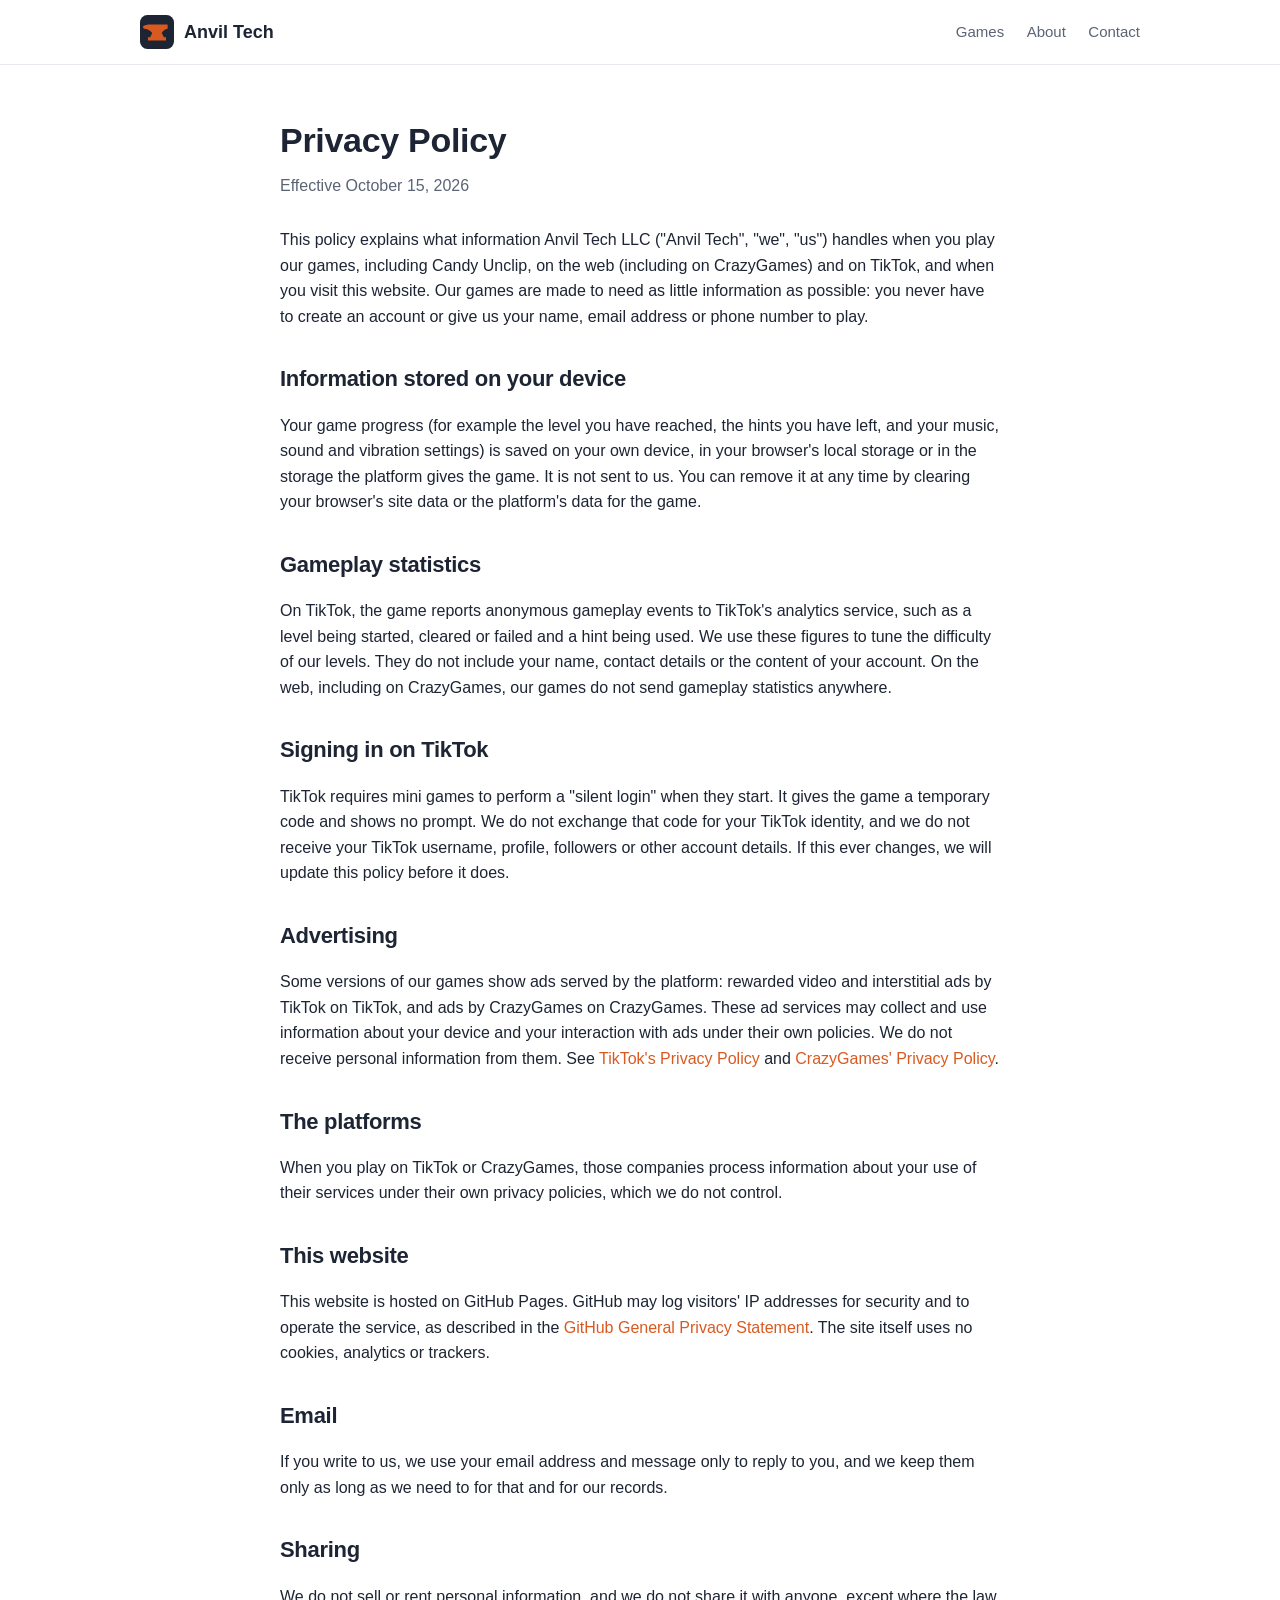
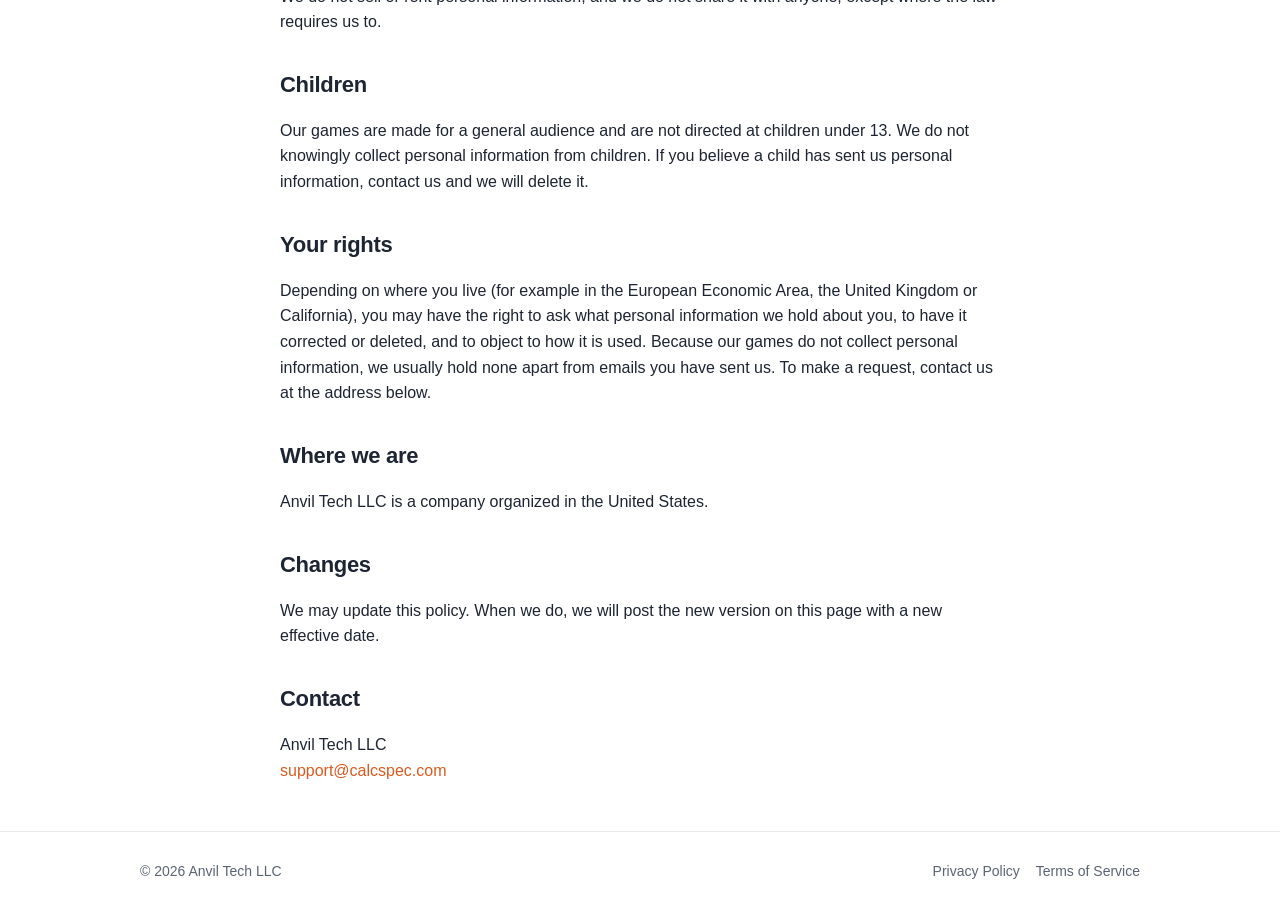
==== privacy/index.html @ 0a37cbaa "The Anvil Tech LLC website: home, Candy Unclip, privacy policy and terms of service Co-Authored-By: " ====
<!doctype html>
<html lang="en">
<head>
<meta charset="utf-8">
<meta name="viewport" content="width=device-width, initial-scale=1">
<title>Privacy Policy | Anvil Tech</title>
<meta name="description" content="How Anvil Tech LLC handles information in its games and on this website.">
<link rel="icon" type="image/svg+xml" href="/assets/logo.svg">
<link rel="stylesheet" href="/assets/style.css">
</head>
<body>
<header class="site">
  <div class="wrap">
    <a class="brand" href="/"><img src="/assets/logo.svg" alt="">Anvil Tech</a>
    <nav class="site">
      <a href="/#games">Games</a>
      <a href="/#about">About</a>
      <a href="/#contact">Contact</a>
    </nav>
  </div>
</header>

<main class="wrap doc">
  <h1>Privacy Policy</h1>
  <p class="date">Effective October 15, 2026</p>

  <p>This policy explains what information Anvil Tech LLC ("Anvil Tech", "we", "us") handles when you play our games, including Candy Unclip, on the web (including on CrazyGames) and on TikTok, and when you visit this website. Our games are made to need as little information as possible: you never have to create an account or give us your name, email address or phone number to play.</p>

  <h2>Information stored on your device</h2>
  <p>Your game progress (for example the level you have reached, the hints you have left, and your music, sound and vibration settings) is saved on your own device, in your browser's local storage or in the storage the platform gives the game. It is not sent to us. You can remove it at any time by clearing your browser's site data or the platform's data for the game.</p>

  <h2>Gameplay statistics</h2>
  <p>On TikTok, the game reports anonymous gameplay events to TikTok's analytics service, such as a level being started, cleared or failed and a hint being used. We use these figures to tune the difficulty of our levels. They do not include your name, contact details or the content of your account. On the web, including on CrazyGames, our games do not send gameplay statistics anywhere.</p>

  <h2>Signing in on TikTok</h2>
  <p>TikTok requires mini games to perform a "silent login" when they start. It gives the game a temporary code and shows no prompt. We do not exchange that code for your TikTok identity, and we do not receive your TikTok username, profile, followers or other account details. If this ever changes, we will update this policy before it does.</p>

  <h2>Advertising</h2>
  <p>Some versions of our games show ads served by the platform: rewarded video and interstitial ads by TikTok on TikTok, and ads by CrazyGames on CrazyGames. These ad services may collect and use information about your device and your interaction with ads under their own policies. We do not receive personal information from them. See <a href="https://www.tiktok.com/legal/privacy-policy">TikTok's Privacy Policy</a> and <a href="https://www.crazygames.com/privacy-policy">CrazyGames' Privacy Policy</a>.</p>

  <h2>The platforms</h2>
  <p>When you play on TikTok or CrazyGames, those companies process information about your use of their services under their own privacy policies, which we do not control.</p>

  <h2>This website</h2>
  <p>This website is hosted on GitHub Pages. GitHub may log visitors' IP addresses for security and to operate the service, as described in the <a href="https://docs.github.com/en/site-policy/privacy-policies/github-general-privacy-statement">GitHub General Privacy Statement</a>. The site itself uses no cookies, analytics or trackers.</p>

  <h2>Email</h2>
  <p>If you write to us, we use your email address and message only to reply to you, and we keep them only as long as we need to for that and for our records.</p>

  <h2>Sharing</h2>
  <p>We do not sell or rent personal information, and we do not share it with anyone, except where the law requires us to.</p>

  <h2>Children</h2>
  <p>Our games are made for a general audience and are not directed at children under 13. We do not knowingly collect personal information from children. If you believe a child has sent us personal information, contact us and we will delete it.</p>

  <h2>Your rights</h2>
  <p>Depending on where you live (for example in the European Economic Area, the United Kingdom or California), you may have the right to ask what personal information we hold about you, to have it corrected or deleted, and to object to how it is used. Because our games do not collect personal information, we usually hold none apart from emails you have sent us. To make a request, contact us at the address below.</p>

  <h2>Where we are</h2>
  <p>Anvil Tech LLC is a company organized in the United States.</p>

  <h2>Changes</h2>
  <p>We may update this policy. When we do, we will post the new version on this page with a new effective date.</p>

  <h2>Contact</h2>
  <p>Anvil Tech LLC<br><a href="mailto:support@calcspec.com">support@calcspec.com</a></p>
</main>

<footer class="site">
  <div class="wrap">
    <span>© 2026 Anvil Tech LLC</span>
    <span><a href="/privacy/" aria-current="page">Privacy Policy</a><a href="/terms/">Terms of Service</a></span>
  </div>
</footer>
</body>
</html>
---- assets/style.css ----
:root {
  --ink: #1d2433;
  --muted: #5b6475;
  --line: #e6e8ee;
  --bg: #ffffff;
  --soft: #f6f7fa;
  --accent: #d95a20;
  --accent-ink: #ffffff;
  --radius: 14px;
  --max: 1040px;
}

* {
  box-sizing: border-box;
}

html {
  -webkit-text-size-adjust: 100%;
}

body {
  margin: 0;
  font: 16px/1.6 -apple-system, BlinkMacSystemFont, "Segoe UI", Roboto, "Helvetica Neue", Arial, sans-serif;
  color: var(--ink);
  background: var(--bg);
}

a {
  color: var(--accent);
  text-decoration: none;
}

a:hover {
  text-decoration: underline;
}

img {
  max-width: 100%;
  height: auto;
  display: block;
}

.wrap {
  max-width: var(--max);
  margin: 0 auto;
  padding: 0 20px;
}

header.site {
  border-bottom: 1px solid var(--line);
}

header.site .wrap {
  display: flex;
  align-items: center;
  justify-content: space-between;
  min-height: 64px;
  gap: 16px;
  flex-wrap: wrap;
}

.brand {
  display: flex;
  align-items: center;
  gap: 10px;
  font-weight: 800;
  font-size: 18px;
  color: var(--ink);
}

.brand:hover {
  text-decoration: none;
}

.brand img {
  width: 34px;
  height: 34px;
}

nav.site a {
  color: var(--muted);
  margin-left: 18px;
  font-size: 15px;
}

nav.site a:hover,
nav.site a[aria-current="page"] {
  color: var(--ink);
  text-decoration: none;
}

.hero {
  padding-top: 72px;
  padding-bottom: 56px;
}

.hero h1 {
  font-size: 44px;
  line-height: 1.15;
  margin: 0 0 16px;
  letter-spacing: -0.5px;
}

.hero p {
  font-size: 19px;
  color: var(--muted);
  max-width: 660px;
  margin: 0;
}

section {
  padding: 48px 0;
}

section.soft {
  background: var(--soft);
}

h2 {
  font-size: 28px;
  margin: 0 0 20px;
  letter-spacing: -0.3px;
}

h3 {
  font-size: 21px;
  margin: 0 0 8px;
}

.card {
  display: grid;
  grid-template-columns: 1.25fr 1fr;
  gap: 28px;
  align-items: center;
  background: #fff;
  border: 1px solid var(--line);
  border-radius: var(--radius);
  overflow: hidden;
}

.card .body {
  padding: 24px 28px 28px 0;
}

.tag {
  display: inline-block;
  font-size: 13px;
  color: var(--muted);
  background: var(--soft);
  border: 1px solid var(--line);
  border-radius: 999px;
  padding: 2px 10px;
  margin: 0 6px 10px 0;
}

.btn {
  display: inline-block;
  background: var(--accent);
  color: var(--accent-ink);
  font-weight: 700;
  padding: 10px 18px;
  border-radius: 10px;
  margin-top: 8px;
}

.btn:hover {
  text-decoration: none;
  filter: brightness(1.06);
}

.note {
  color: var(--muted);
  font-size: 15px;
}

.grid3 {
  display: grid;
  grid-template-columns: repeat(3, 1fr);
  gap: 20px;
}

.grid3 > div {
  background: #fff;
  border: 1px solid var(--line);
  border-radius: var(--radius);
  padding: 20px 22px;
}

.grid3 p {
  margin: 0;
  color: var(--muted);
}

.game-head {
  display: flex;
  align-items: center;
  gap: 18px;
  margin: 48px 0 20px;
}

.game-head img {
  width: 88px;
  height: 88px;
  border-radius: 20px;
}

.game-head h1 {
  font-size: 38px;
  margin: 0;
  letter-spacing: -0.4px;
}

.game-head p {
  margin: 2px 0 0;
  color: var(--muted);
}

.cover {
  border-radius: var(--radius);
  border: 1px solid var(--line);
}

.shots {
  display: grid;
  grid-template-columns: repeat(4, 1fr);
  gap: 14px;
}

.shots img {
  border-radius: 12px;
  border: 1px solid var(--line);
}

.doc {
  max-width: 760px;
  padding-bottom: 32px;
}

.doc h1 {
  font-size: 34px;
  margin: 48px 0 6px;
  letter-spacing: -0.3px;
}

.doc .date {
  color: var(--muted);
  margin: 0 0 28px;
}

.doc h2 {
  font-size: 22px;
  margin: 32px 0 10px;
}

.doc li {
  margin: 4px 0;
}

footer.site {
  border-top: 1px solid var(--line);
  padding: 28px 0 40px;
  color: var(--muted);
  font-size: 14px;
}

footer.site .wrap {
  display: flex;
  flex-wrap: wrap;
  justify-content: space-between;
  gap: 12px;
}

footer.site a {
  color: var(--muted);
  margin-left: 16px;
}

@media (max-width: 760px) {
  .hero {
    padding-top: 44px;
    padding-bottom: 32px;
  }

  .hero h1 {
    font-size: 32px;
  }

  .card {
    grid-template-columns: 1fr;
    gap: 0;
  }

  .card .body {
    padding: 20px 20px 24px;
  }

  .grid3 {
    grid-template-columns: 1fr;
  }

  .shots {
    grid-template-columns: repeat(2, 1fr);
  }

  nav.site a {
    margin: 0 14px 0 0;
    font-size: 14px;
  }

  header.site .wrap {
    padding-top: 10px;
    padding-bottom: 10px;
  }

  .game-head h1 {
    font-size: 30px;
  }

  footer.site a {
    margin: 0 16px 0 0;
  }
}
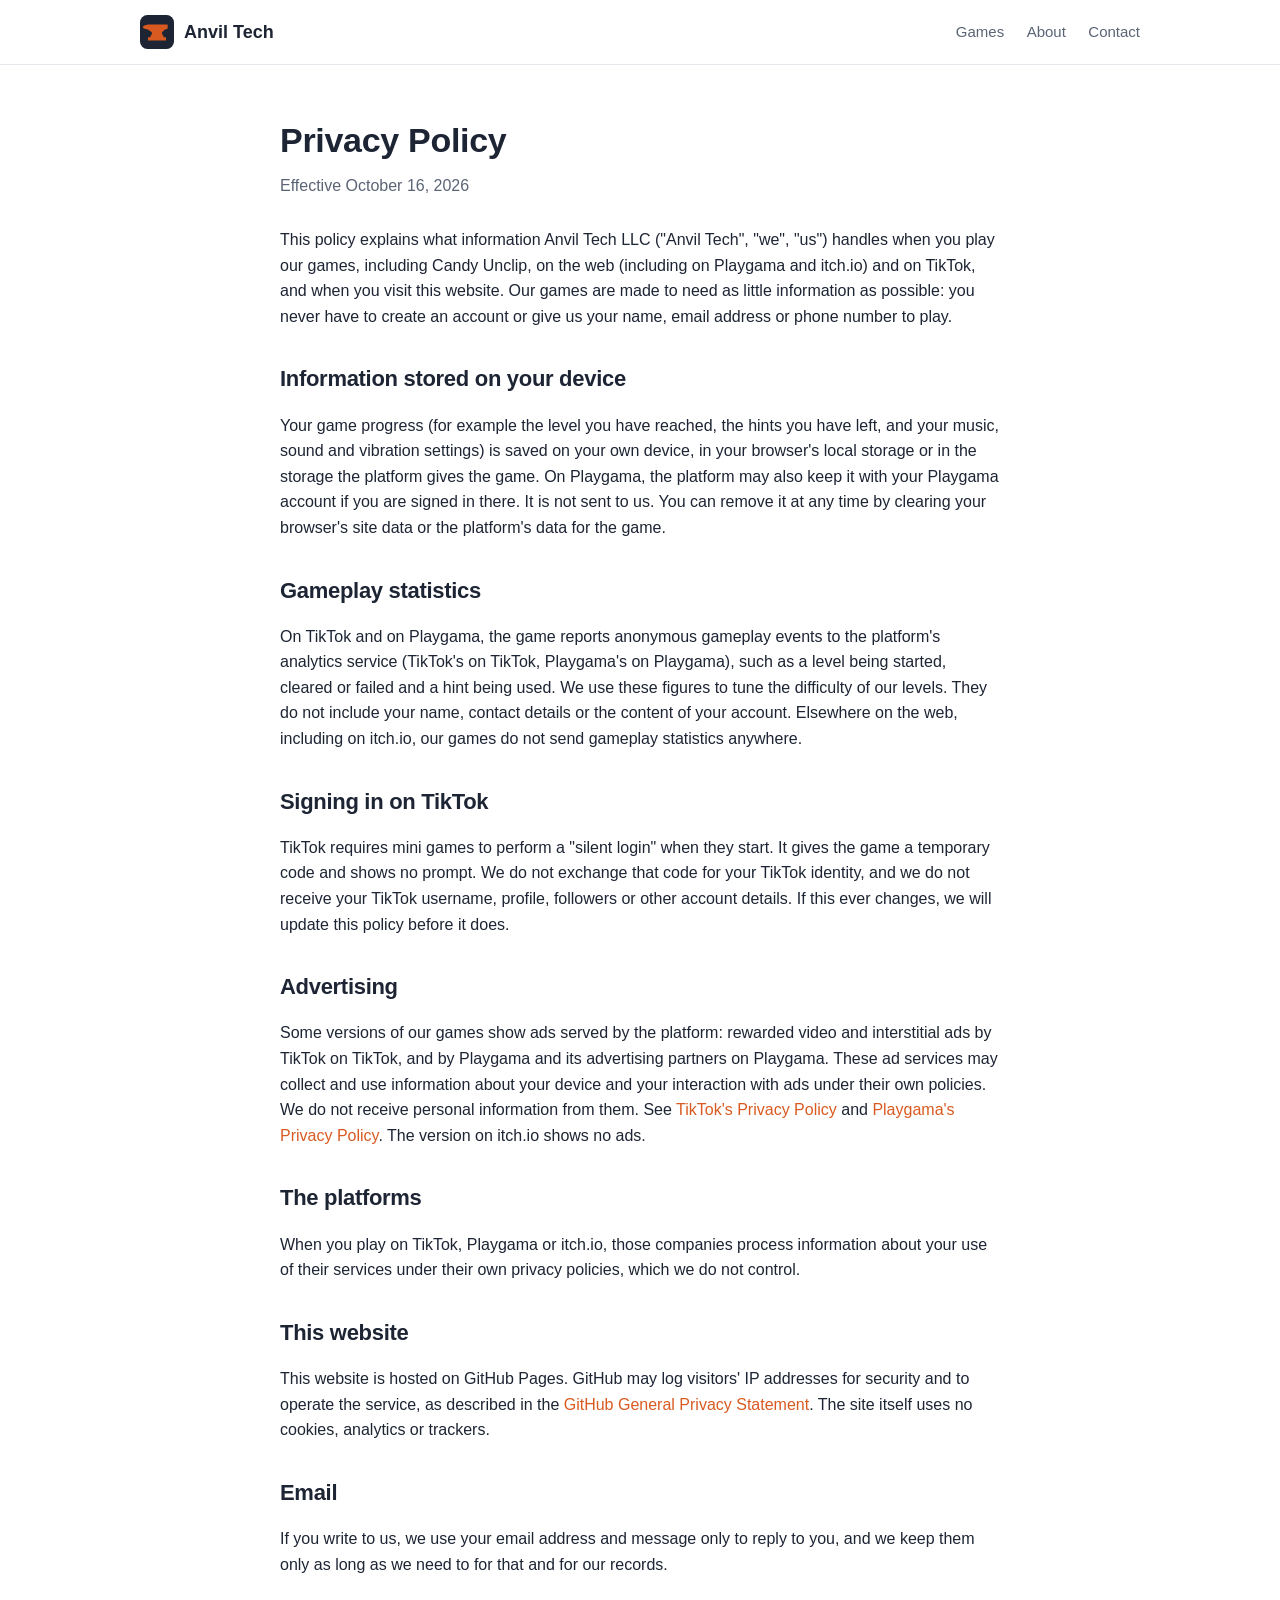
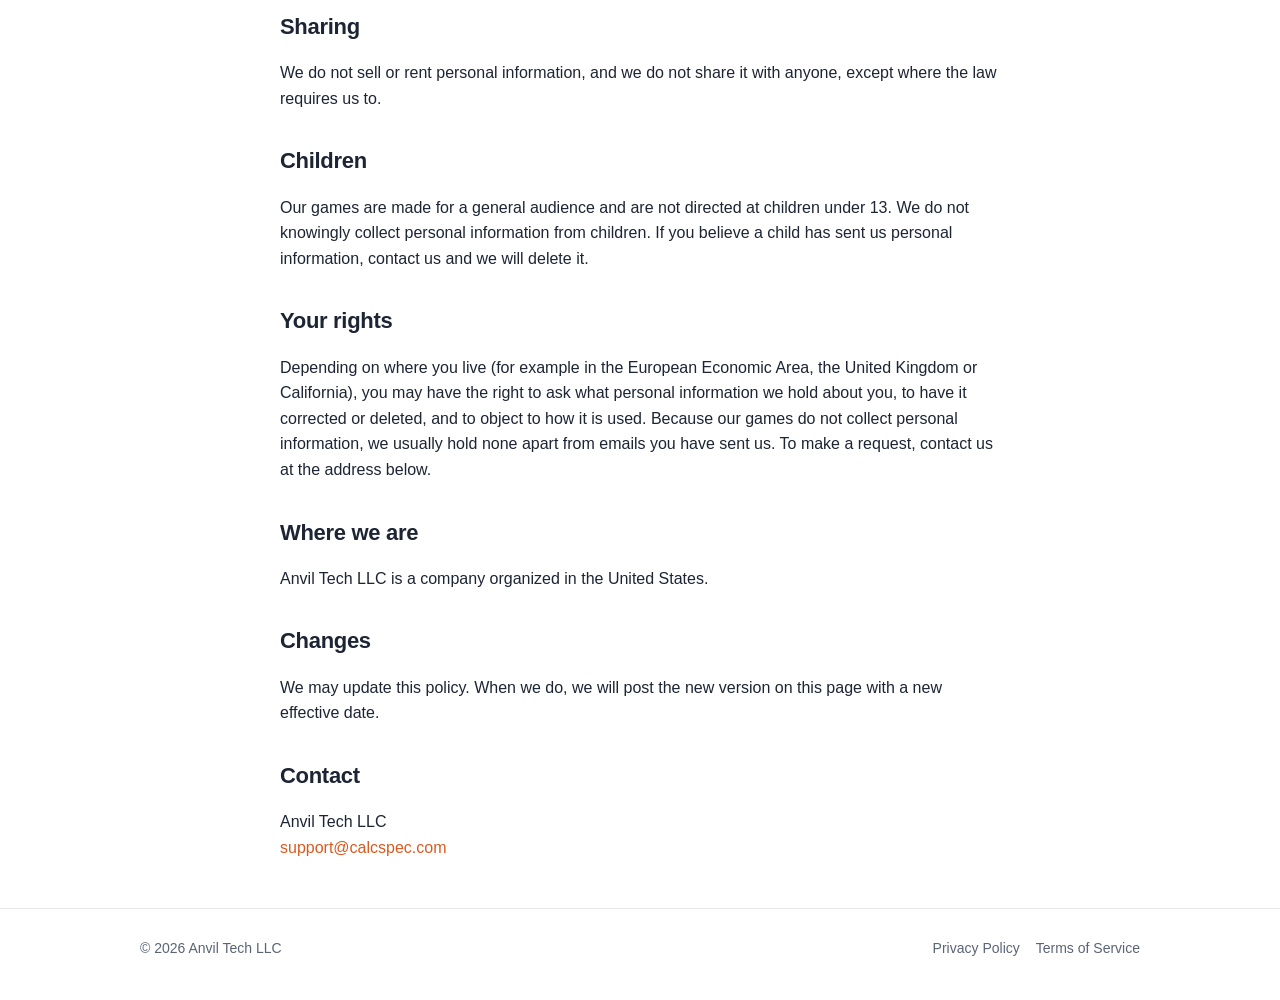
==== commit e9605eb3: "Playgama and itch.io instead of CrazyGames: where to play, the platforms in the terms, and Playgama'" ====
--- a/privacy/index.html
+++ b/privacy/index.html
@@ -22,24 +22,24 @@
 
 <main class="wrap doc">
   <h1>Privacy Policy</h1>
-  <p class="date">Effective October 15, 2026</p>
+  <p class="date">Effective October 16, 2026</p>
 
-  <p>This policy explains what information Anvil Tech LLC ("Anvil Tech", "we", "us") handles when you play our games, including Candy Unclip, on the web (including on CrazyGames) and on TikTok, and when you visit this website. Our games are made to need as little information as possible: you never have to create an account or give us your name, email address or phone number to play.</p>
+  <p>This policy explains what information Anvil Tech LLC ("Anvil Tech", "we", "us") handles when you play our games, including Candy Unclip, on the web (including on Playgama and itch.io) and on TikTok, and when you visit this website. Our games are made to need as little information as possible: you never have to create an account or give us your name, email address or phone number to play.</p>
 
   <h2>Information stored on your device</h2>
-  <p>Your game progress (for example the level you have reached, the hints you have left, and your music, sound and vibration settings) is saved on your own device, in your browser's local storage or in the storage the platform gives the game. It is not sent to us. You can remove it at any time by clearing your browser's site data or the platform's data for the game.</p>
+  <p>Your game progress (for example the level you have reached, the hints you have left, and your music, sound and vibration settings) is saved on your own device, in your browser's local storage or in the storage the platform gives the game. On Playgama, the platform may also keep it with your Playgama account if you are signed in there. It is not sent to us. You can remove it at any time by clearing your browser's site data or the platform's data for the game.</p>
 
   <h2>Gameplay statistics</h2>
-  <p>On TikTok, the game reports anonymous gameplay events to TikTok's analytics service, such as a level being started, cleared or failed and a hint being used. We use these figures to tune the difficulty of our levels. They do not include your name, contact details or the content of your account. On the web, including on CrazyGames, our games do not send gameplay statistics anywhere.</p>
+  <p>On TikTok and on Playgama, the game reports anonymous gameplay events to the platform's analytics service (TikTok's on TikTok, Playgama's on Playgama), such as a level being started, cleared or failed and a hint being used. We use these figures to tune the difficulty of our levels. They do not include your name, contact details or the content of your account. Elsewhere on the web, including on itch.io, our games do not send gameplay statistics anywhere.</p>
 
   <h2>Signing in on TikTok</h2>
   <p>TikTok requires mini games to perform a "silent login" when they start. It gives the game a temporary code and shows no prompt. We do not exchange that code for your TikTok identity, and we do not receive your TikTok username, profile, followers or other account details. If this ever changes, we will update this policy before it does.</p>
 
   <h2>Advertising</h2>
-  <p>Some versions of our games show ads served by the platform: rewarded video and interstitial ads by TikTok on TikTok, and ads by CrazyGames on CrazyGames. These ad services may collect and use information about your device and your interaction with ads under their own policies. We do not receive personal information from them. See <a href="https://www.tiktok.com/legal/privacy-policy">TikTok's Privacy Policy</a> and <a href="https://www.crazygames.com/privacy-policy">CrazyGames' Privacy Policy</a>.</p>
+  <p>Some versions of our games show ads served by the platform: rewarded video and interstitial ads by TikTok on TikTok, and by Playgama and its advertising partners on Playgama. These ad services may collect and use information about your device and your interaction with ads under their own policies. We do not receive personal information from them. See <a href="https://www.tiktok.com/legal/privacy-policy">TikTok's Privacy Policy</a> and <a href="https://playgama.com/confidential">Playgama's Privacy Policy</a>. The version on itch.io shows no ads.</p>
 
   <h2>The platforms</h2>
-  <p>When you play on TikTok or CrazyGames, those companies process information about your use of their services under their own privacy policies, which we do not control.</p>
+  <p>When you play on TikTok, Playgama or itch.io, those companies process information about your use of their services under their own privacy policies, which we do not control.</p>
 
   <h2>This website</h2>
   <p>This website is hosted on GitHub Pages. GitHub may log visitors' IP addresses for security and to operate the service, as described in the <a href="https://docs.github.com/en/site-policy/privacy-policies/github-general-privacy-statement">GitHub General Privacy Statement</a>. The site itself uses no cookies, analytics or trackers.</p>
